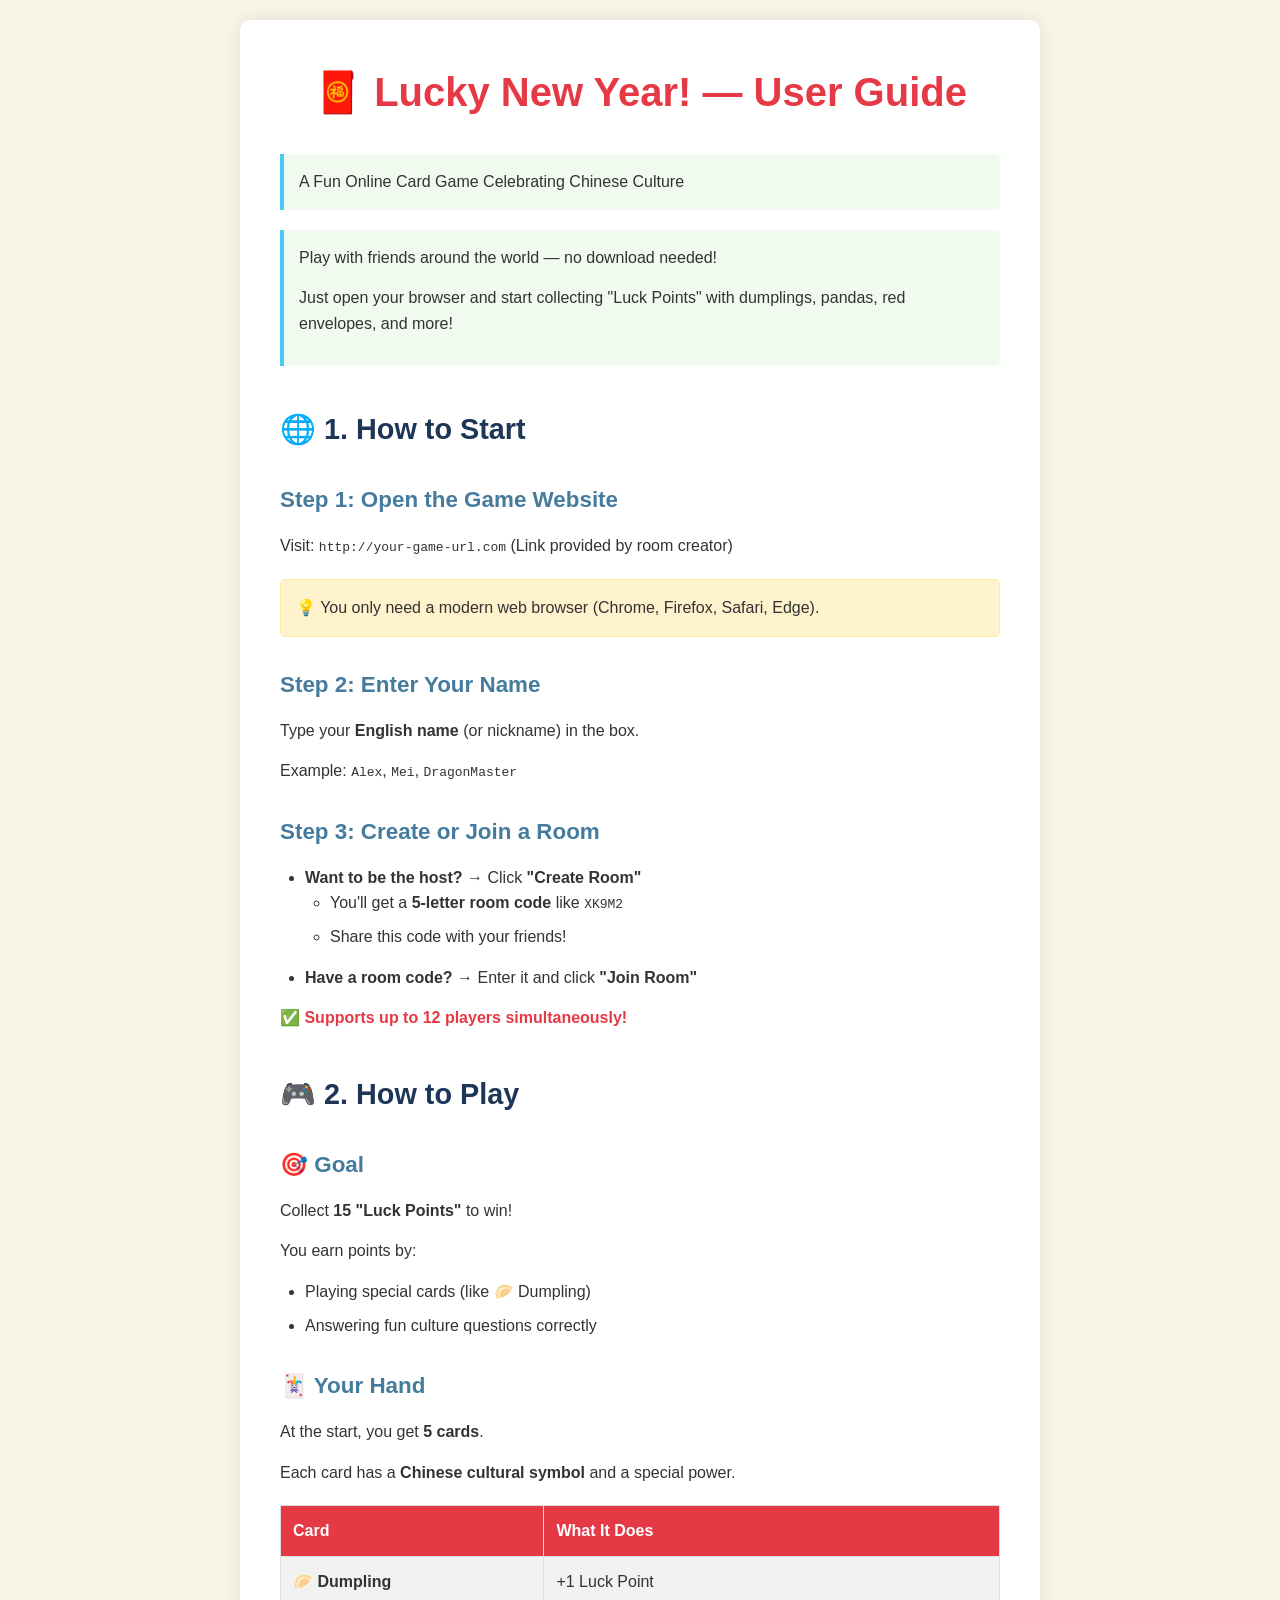
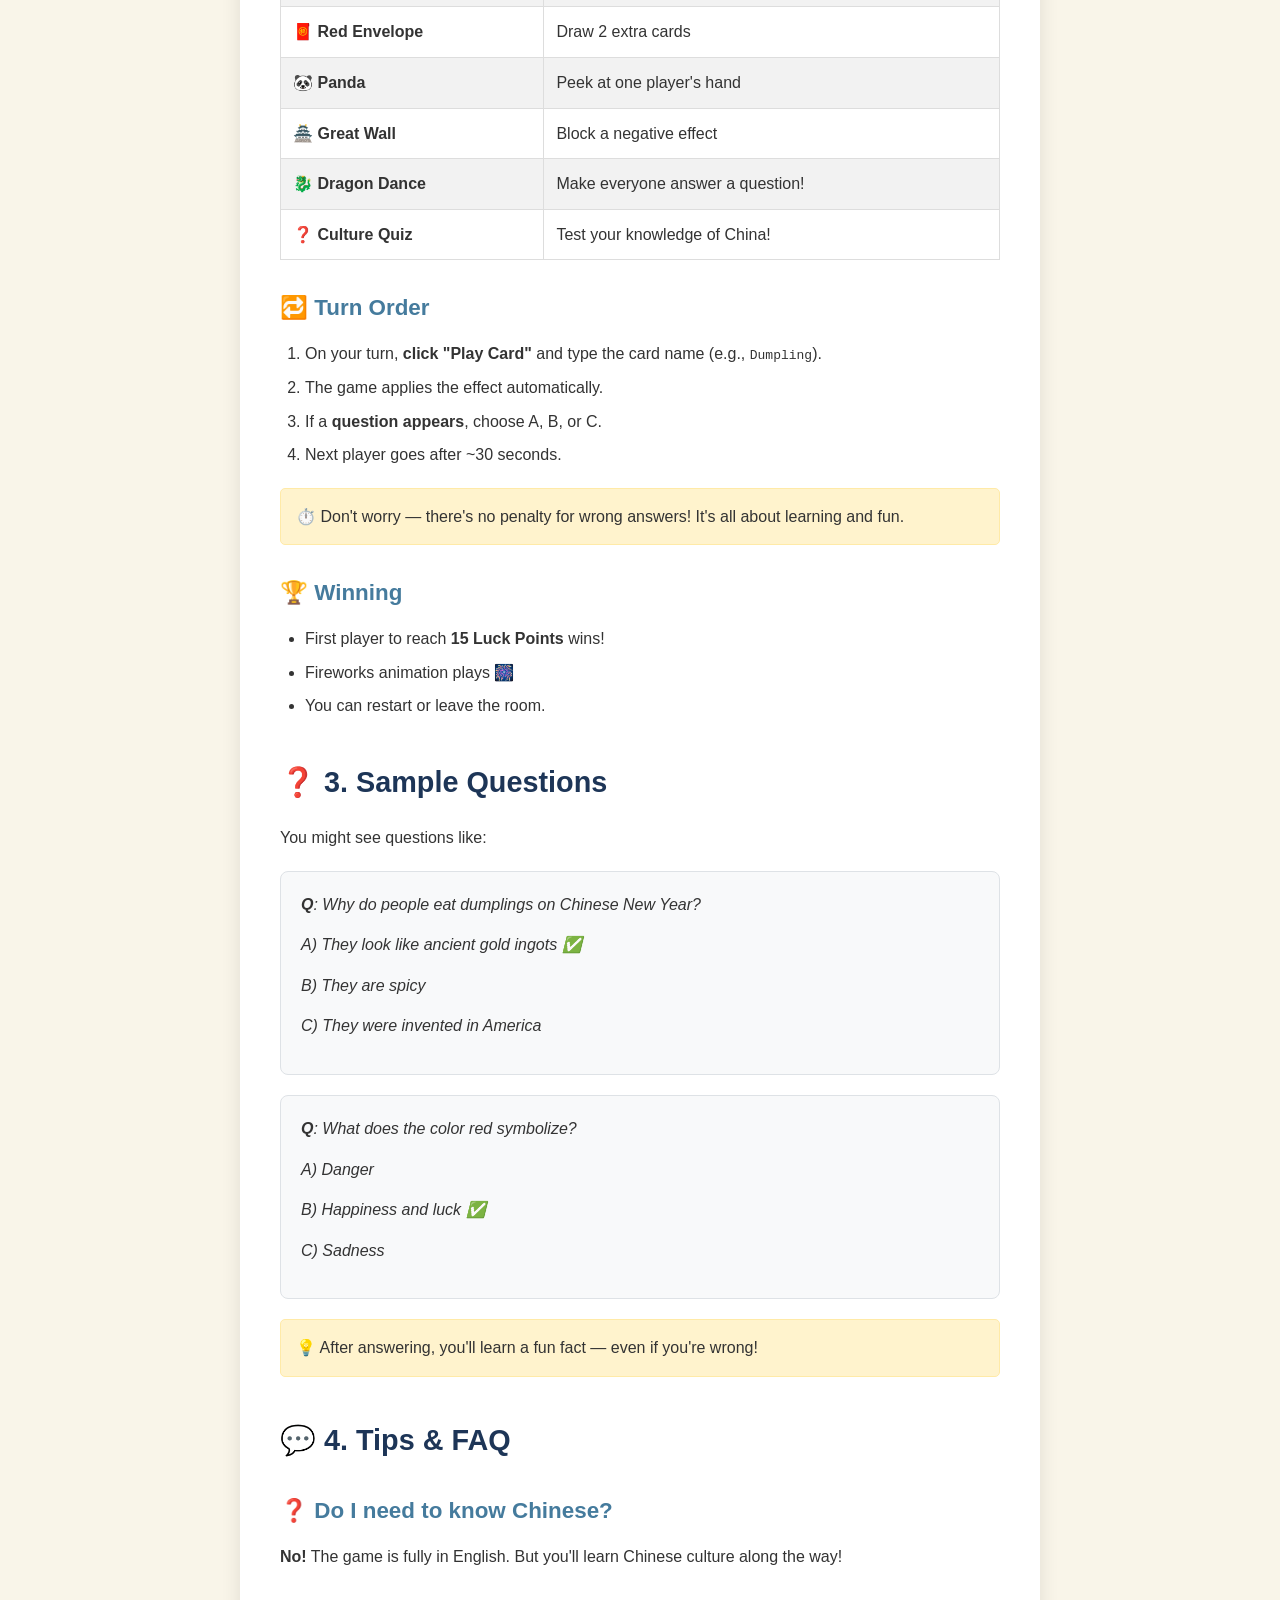
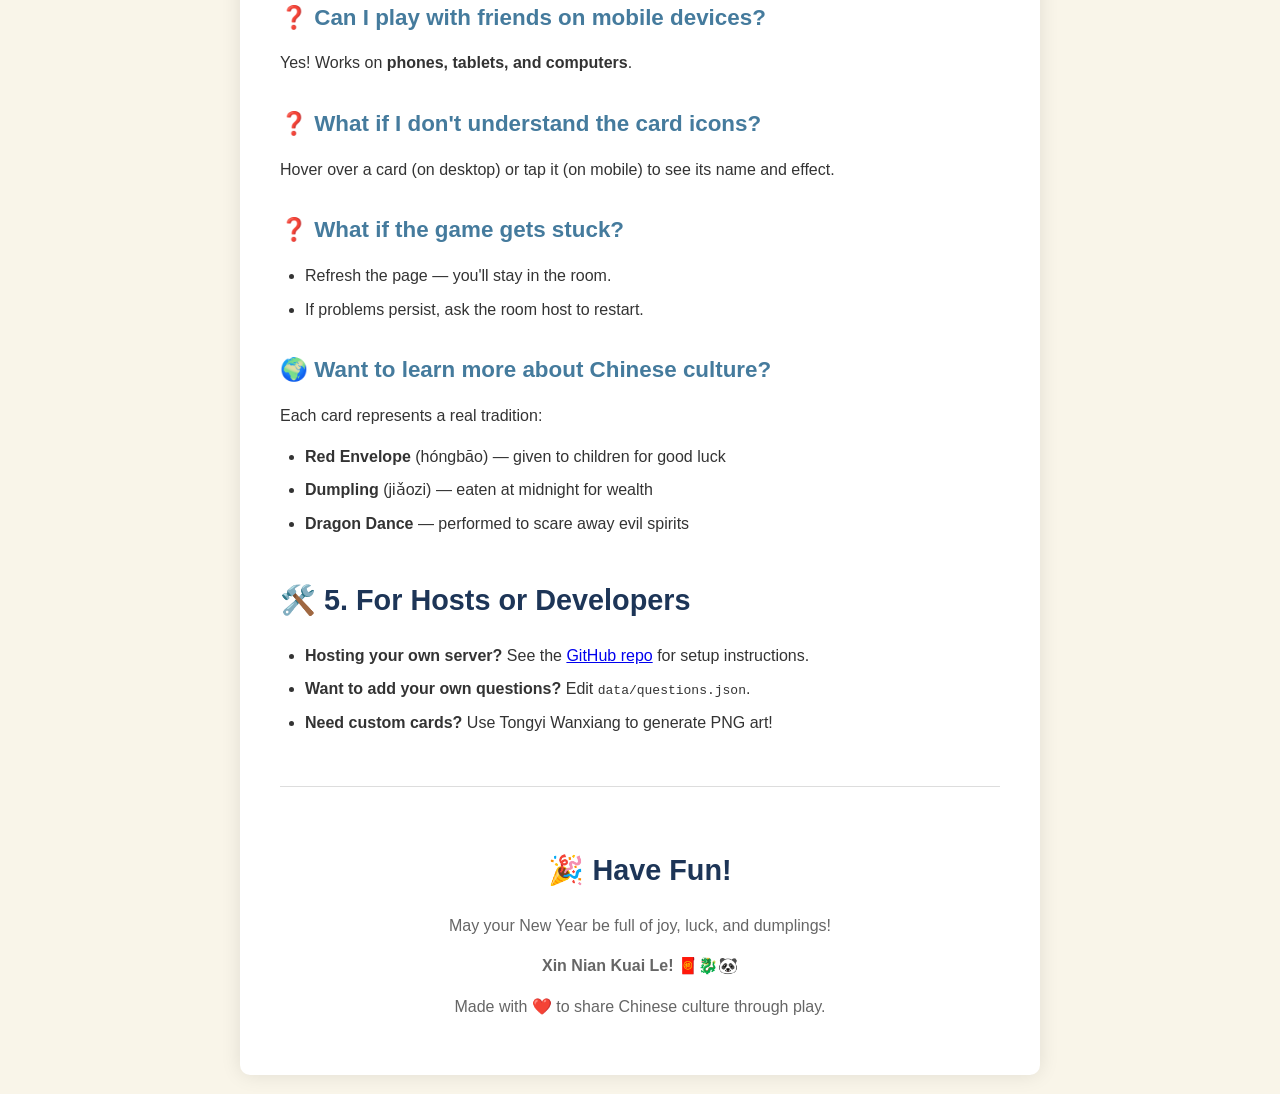
==== static/USER_GUIDE.html @ 31681786 "init" ====
<!DOCTYPE html>
<html lang="en">
<head>
    <meta charset="UTF-8">
    <meta name="viewport" content="width=device-width, initial-scale=1.0">
    <title>Lucky New Year! - User Guide</title>
    <style>
        * {
            margin: 0;
            padding: 0;
            box-sizing: border-box;
        }
        
        body {
            font-family: 'Arial', sans-serif;
            line-height: 1.6;
            color: #333;
            background-color: #f9f5e9;
            padding: 20px;
        }
        
        .container {
            max-width: 800px;
            margin: 0 auto;
            background-color: white;
            padding: 40px;
            border-radius: 10px;
            box-shadow: 0 0 20px rgba(0,0,0,0.1);
        }
        
        h1 {
            color: #e63946;
            text-align: center;
            margin-bottom: 30px;
            font-size: 2.5em;
        }
        
        h2 {
            color: #1d3557;
            margin-top: 40px;
            margin-bottom: 20px;
            font-size: 1.8em;
        }
        
        h3 {
            color: #457b9d;
            margin-top: 30px;
            margin-bottom: 15px;
            font-size: 1.4em;
        }
        
        p {
            margin-bottom: 15px;
        }
        
        .note {
            background-color: #f1faee;
            border-left: 4px solid #4cc9f0;
            padding: 15px;
            margin: 20px 0;
            border-radius: 0 5px 5px 0;
        }
        
        .card {
            background-color: #f8f9fa;
            border: 1px solid #dee2e6;
            border-radius: 8px;
            padding: 20px;
            margin: 20px 0;
        }
        
        ul, ol {
            margin-left: 25px;
            margin-bottom: 15px;
        }
        
        li {
            margin-bottom: 8px;
        }
        
        table {
            width: 100%;
            border-collapse: collapse;
            margin: 20px 0;
        }
        
        th, td {
            border: 1px solid #ddd;
            padding: 12px;
            text-align: left;
        }
        
        th {
            background-color: #e63946;
            color: white;
            font-weight: bold;
        }
        
        tr:nth-child(even) {
            background-color: #f2f2f2;
        }
        
        .example {
            background-color: #f8f9fa;
            border: 1px solid #dee2e6;
            border-radius: 8px;
            padding: 20px;
            margin: 20px 0;
        }
        
        .example p {
            font-style: italic;
        }
        
        .highlight {
            font-weight: bold;
            color: #e63946;
        }
        
        .tip {
            background-color: #fff3cd;
            border: 1px solid #ffeaa7;
            border-radius: 5px;
            padding: 15px;
            margin: 20px 0;
        }
        
        .footer {
            text-align: center;
            margin-top: 50px;
            padding-top: 20px;
            border-top: 1px solid #ddd;
            color: #666;
        }
        
        @media (max-width: 768px) {
            .container {
                padding: 20px;
            }
            
            h1 {
                font-size: 2em;
            }
            
            h2 {
                font-size: 1.5em;
            }
            
            h3 {
                font-size: 1.2em;
            }
        }
    </style>
</head>
<body>
    <div class="container">
        <h1>🧧 Lucky New Year! — User Guide</h1>
        <p class="note">A Fun Online Card Game Celebrating Chinese Culture</p>
        
        <div class="note">
            <p>Play with friends around the world — no download needed!</p>
            <p>Just open your browser and start collecting "Luck Points" with dumplings, pandas, red envelopes, and more!</p>
        </div>
        
        <h2>🌐 1. How to Start</h2>
        
        <h3>Step 1: Open the Game Website</h3>
        <p>Visit: <code>http://your-game-url.com</code> (Link provided by room creator)</p>
        <p class="tip">💡 You only need a modern web browser (Chrome, Firefox, Safari, Edge).</p>
        
        <h3>Step 2: Enter Your Name</h3>
        <p>Type your <strong>English name</strong> (or nickname) in the box.</p>
        <p>Example: <code>Alex</code>, <code>Mei</code>, <code>DragonMaster</code></p>
        
        <h3>Step 3: Create or Join a Room</h3>
        <ul>
            <li><strong>Want to be the host?</strong> → Click <strong>"Create Room"</strong>
                <ul>
                    <li>You'll get a <strong>5-letter room code</strong> like <code>XK9M2</code></li>
                    <li>Share this code with your friends!</li>
                </ul>
            </li>
            <li><strong>Have a room code?</strong> → Enter it and click <strong>"Join Room"</strong></li>
        </ul>
        <p class="highlight">✅ Supports up to 12 players simultaneously!</p>
        
        <h2>🎮 2. How to Play</h2>
        
        <h3>🎯 Goal</h3>
        <p>Collect <strong>15 "Luck Points"</strong> to win!</p>
        <p>You earn points by:</p>
        <ul>
            <li>Playing special cards (like 🥟 Dumpling)</li>
            <li>Answering fun culture questions correctly</li>
        </ul>
        
        <h3>🃏 Your Hand</h3>
        <p>At the start, you get <strong>5 cards</strong>.</p>
        <p>Each card has a <strong>Chinese cultural symbol</strong> and a special power.</p>
        
        <table>
            <tr>
                <th>Card</th>
                <th>What It Does</th>
            </tr>
            <tr>
                <td>🥟 <strong>Dumpling</strong></td>
                <td>+1 Luck Point</td>
            </tr>
            <tr>
                <td>🧧 <strong>Red Envelope</strong></td>
                <td>Draw 2 extra cards</td>
            </tr>
            <tr>
                <td>🐼 <strong>Panda</strong></td>
                <td>Peek at one player's hand</td>
            </tr>
            <tr>
                <td>🏯 <strong>Great Wall</strong></td>
                <td>Block a negative effect</td>
            </tr>
            <tr>
                <td>🐉 <strong>Dragon Dance</strong></td>
                <td>Make everyone answer a question!</td>
            </tr>
            <tr>
                <td>❓ <strong>Culture Quiz</strong></td>
                <td>Test your knowledge of China!</td>
            </tr>
        </table>
        
        <h3>🔁 Turn Order</h3>
        <ol>
            <li>On your turn, <strong>click "Play Card"</strong> and type the card name (e.g., <code>Dumpling</code>).</li>
            <li>The game applies the effect automatically.</li>
            <li>If a <strong>question appears</strong>, choose A, B, or C.</li>
            <li>Next player goes after ~30 seconds.</li>
        </ol>
        
        <p class="tip">⏱️ Don't worry — there's no penalty for wrong answers! It's all about learning and fun.</p>
        
        <h3>🏆 Winning</h3>
        <ul>
            <li>First player to reach <strong>15 Luck Points</strong> wins!</li>
            <li>Fireworks animation plays 🎆</li>
            <li>You can restart or leave the room.</li>
        </ul>
        
        <h2>❓ 3. Sample Questions</h2>
        
        <p>You might see questions like:</p>
        
        <div class="example">
            <p><strong>Q</strong>: Why do people eat dumplings on Chinese New Year?</p>
            <p>A) They look like ancient gold ingots ✅</p>
            <p>B) They are spicy</p>
            <p>C) They were invented in America</p>
        </div>
        
        <div class="example">
            <p><strong>Q</strong>: What does the color red symbolize?</p>
            <p>A) Danger</p>
            <p>B) Happiness and luck ✅</p>
            <p>C) Sadness</p>
        </div>
        
        <p class="tip">💡 After answering, you'll learn a fun fact — even if you're wrong!</p>
        
        <h2>💬 4. Tips & FAQ</h2>
        
        <h3>❓ Do I need to know Chinese?</h3>
        <p><strong>No!</strong> The game is fully in English. But you'll learn Chinese culture along the way!</p>
        
        <h3>❓ Can I play with friends on mobile devices?</h3>
        <p>Yes! Works on <strong>phones, tablets, and computers</strong>.</p>
        
        <h3>❓ What if I don't understand the card icons?</h3>
        <p>Hover over a card (on desktop) or tap it (on mobile) to see its name and effect.</p>
        
        <h3>❓ What if the game gets stuck?</h3>
        <ul>
            <li>Refresh the page — you'll stay in the room.</li>
            <li>If problems persist, ask the room host to restart.</li>
        </ul>
        
        <h3>🌍 Want to learn more about Chinese culture?</h3>
        <p>Each card represents a real tradition:</p>
        <ul>
            <li><strong>Red Envelope</strong> (hóngbāo) — given to children for good luck</li>
            <li><strong>Dumpling</strong> (jiǎozi) — eaten at midnight for wealth</li>
            <li><strong>Dragon Dance</strong> — performed to scare away evil spirits</li>
        </ul>
        
        <h2>🛠️ 5. For Hosts or Developers</h2>
        
        <ul>
            <li><strong>Hosting your own server?</strong> See the <a href="#">GitHub repo</a> for setup instructions.</li>
            <li><strong>Want to add your own questions?</strong> Edit <code>data/questions.json</code>.</li>
            <li><strong>Need custom cards?</strong> Use Tongyi Wanxiang to generate PNG art!</li>
        </ul>
        
        <div class="footer">
            <h2>🎉 Have Fun!</h2>
            <p>May your New Year be full of joy, luck, and dumplings!</p>
            <p><strong>Xin Nian Kuai Le! 🧧🐉🐼</strong></p>
            <p>Made with ❤️ to share Chinese culture through play.</p>
        </div>
    </div>
</body>
</html>
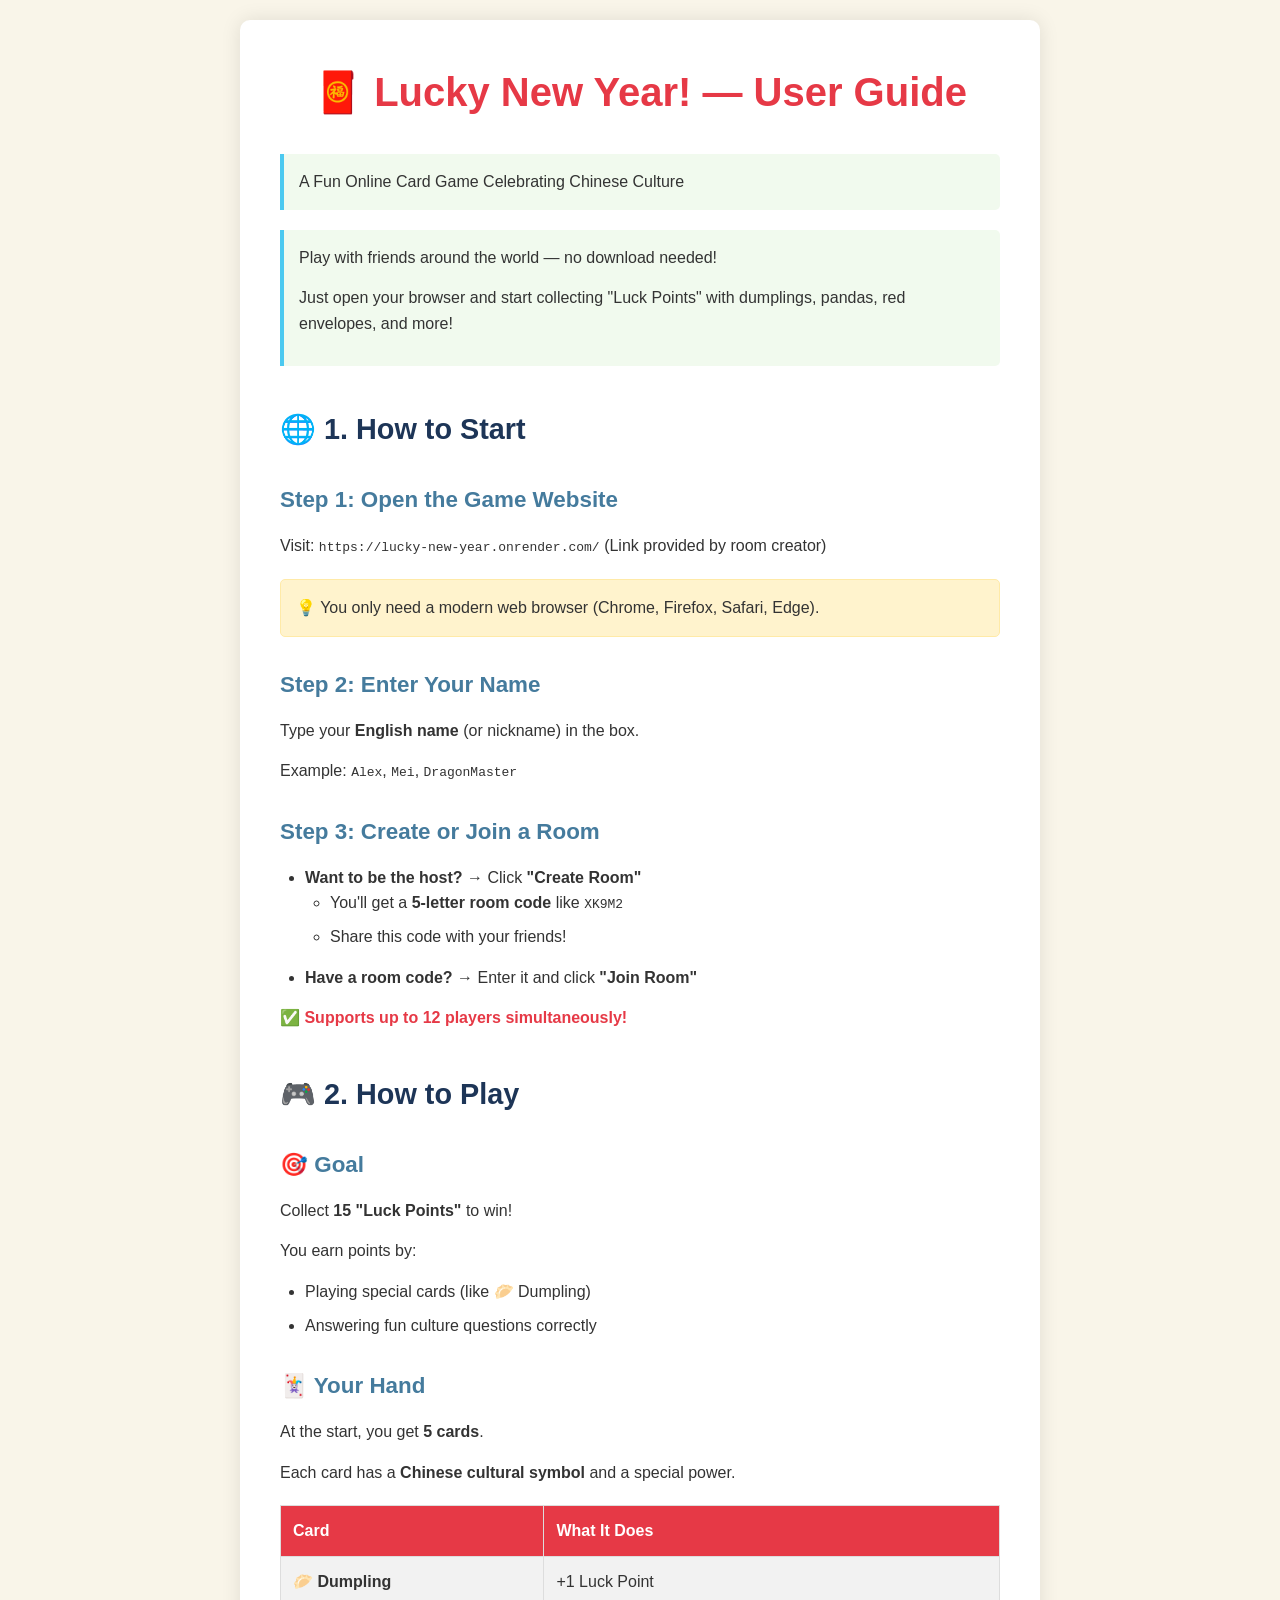
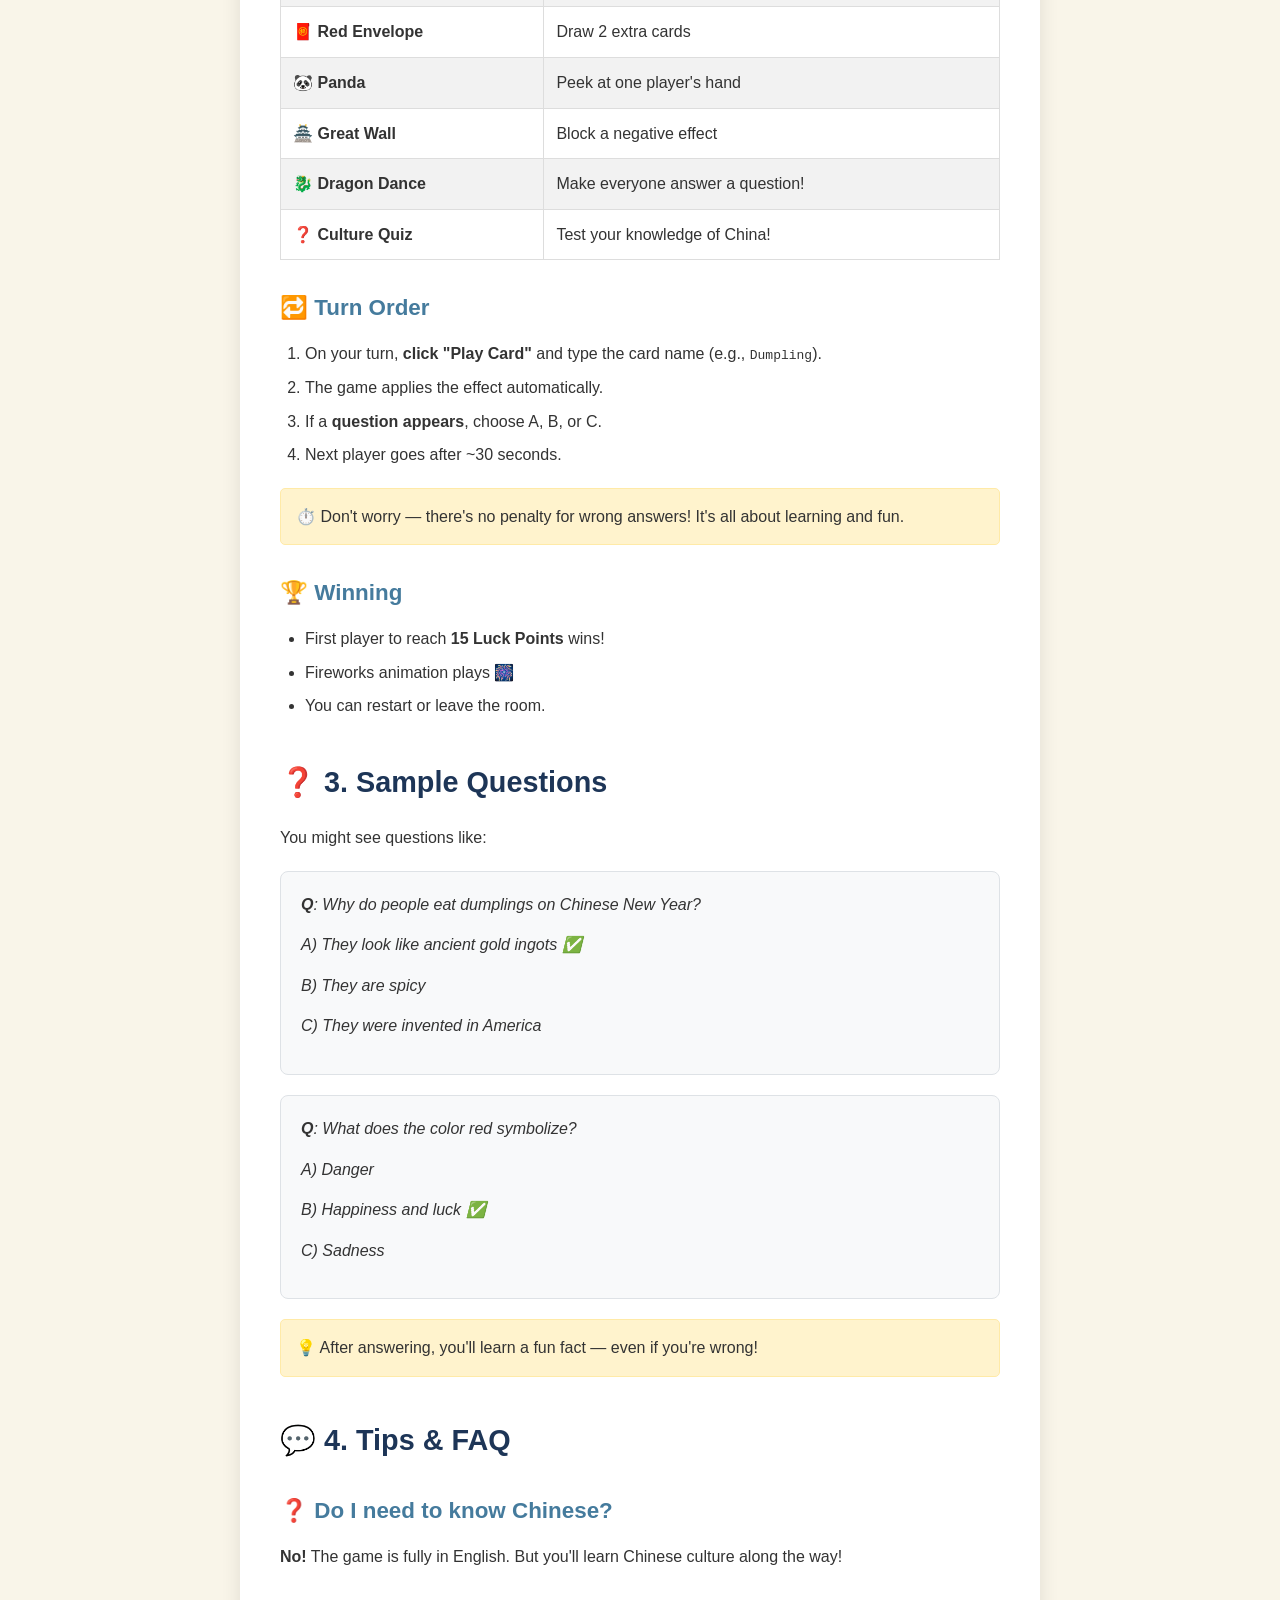
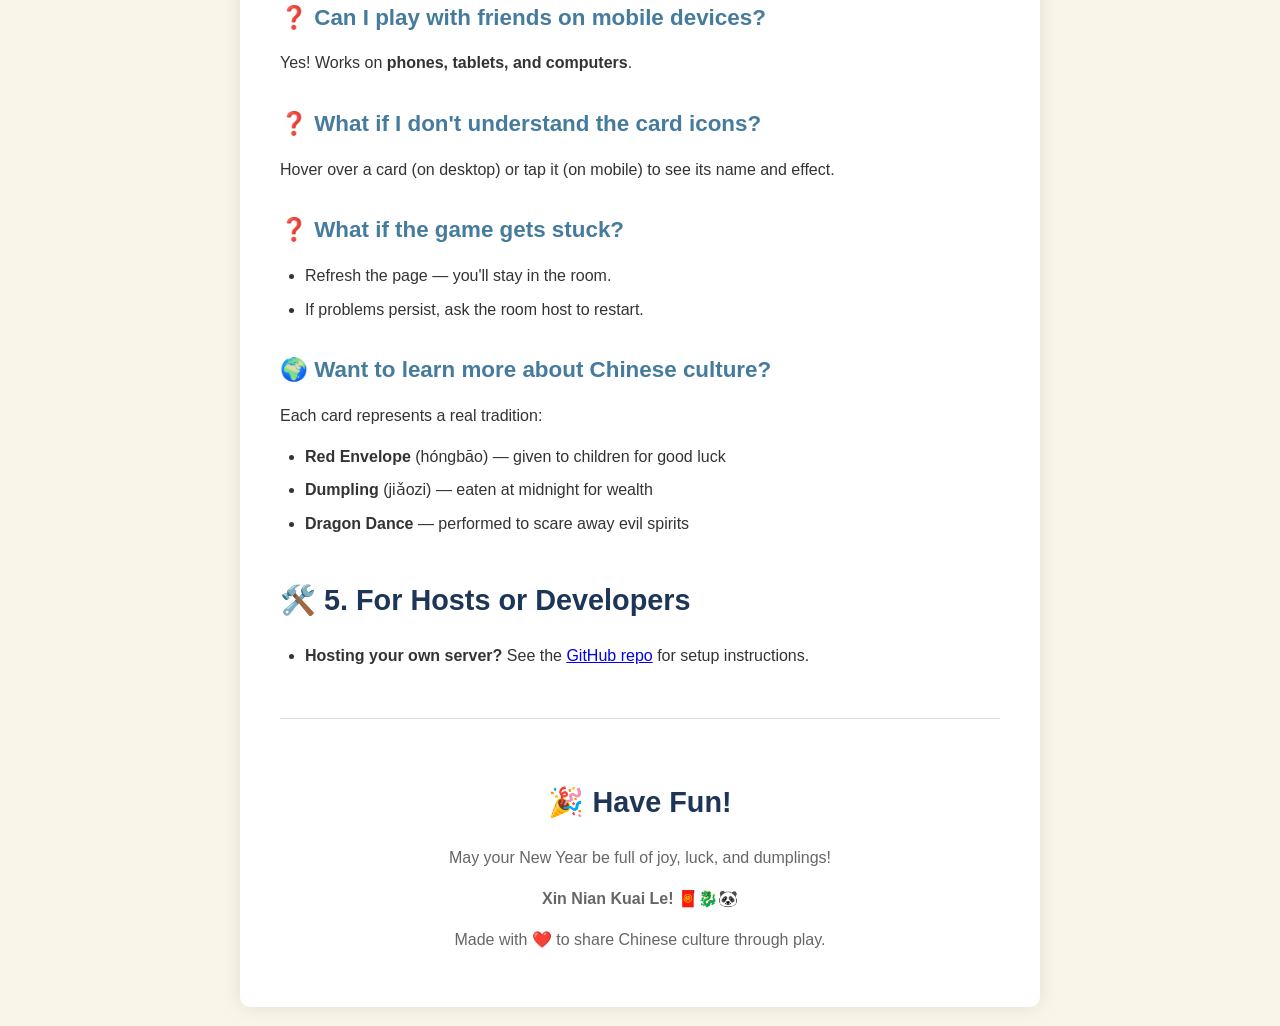
==== commit c4dac869: "update website url" ====
--- a/static/USER_GUIDE.html
+++ b/static/USER_GUIDE.html
@@ -165,7 +165,7 @@
         <h2>🌐 1. How to Start</h2>
         
         <h3>Step 1: Open the Game Website</h3>
-        <p>Visit: <code>http://your-game-url.com</code> (Link provided by room creator)</p>
+        <p>Visit: <code>https://lucky-new-year.onrender.com/</code> (Link provided by room creator)</p>
         <p class="tip">💡 You only need a modern web browser (Chrome, Firefox, Safari, Edge).</p>
         
         <h3>Step 2: Enter Your Name</h3>
@@ -295,8 +295,6 @@
         
         <ul>
             <li><strong>Hosting your own server?</strong> See the <a href="#">GitHub repo</a> for setup instructions.</li>
-            <li><strong>Want to add your own questions?</strong> Edit <code>data/questions.json</code>.</li>
-            <li><strong>Need custom cards?</strong> Use Tongyi Wanxiang to generate PNG art!</li>
         </ul>
         
         <div class="footer">
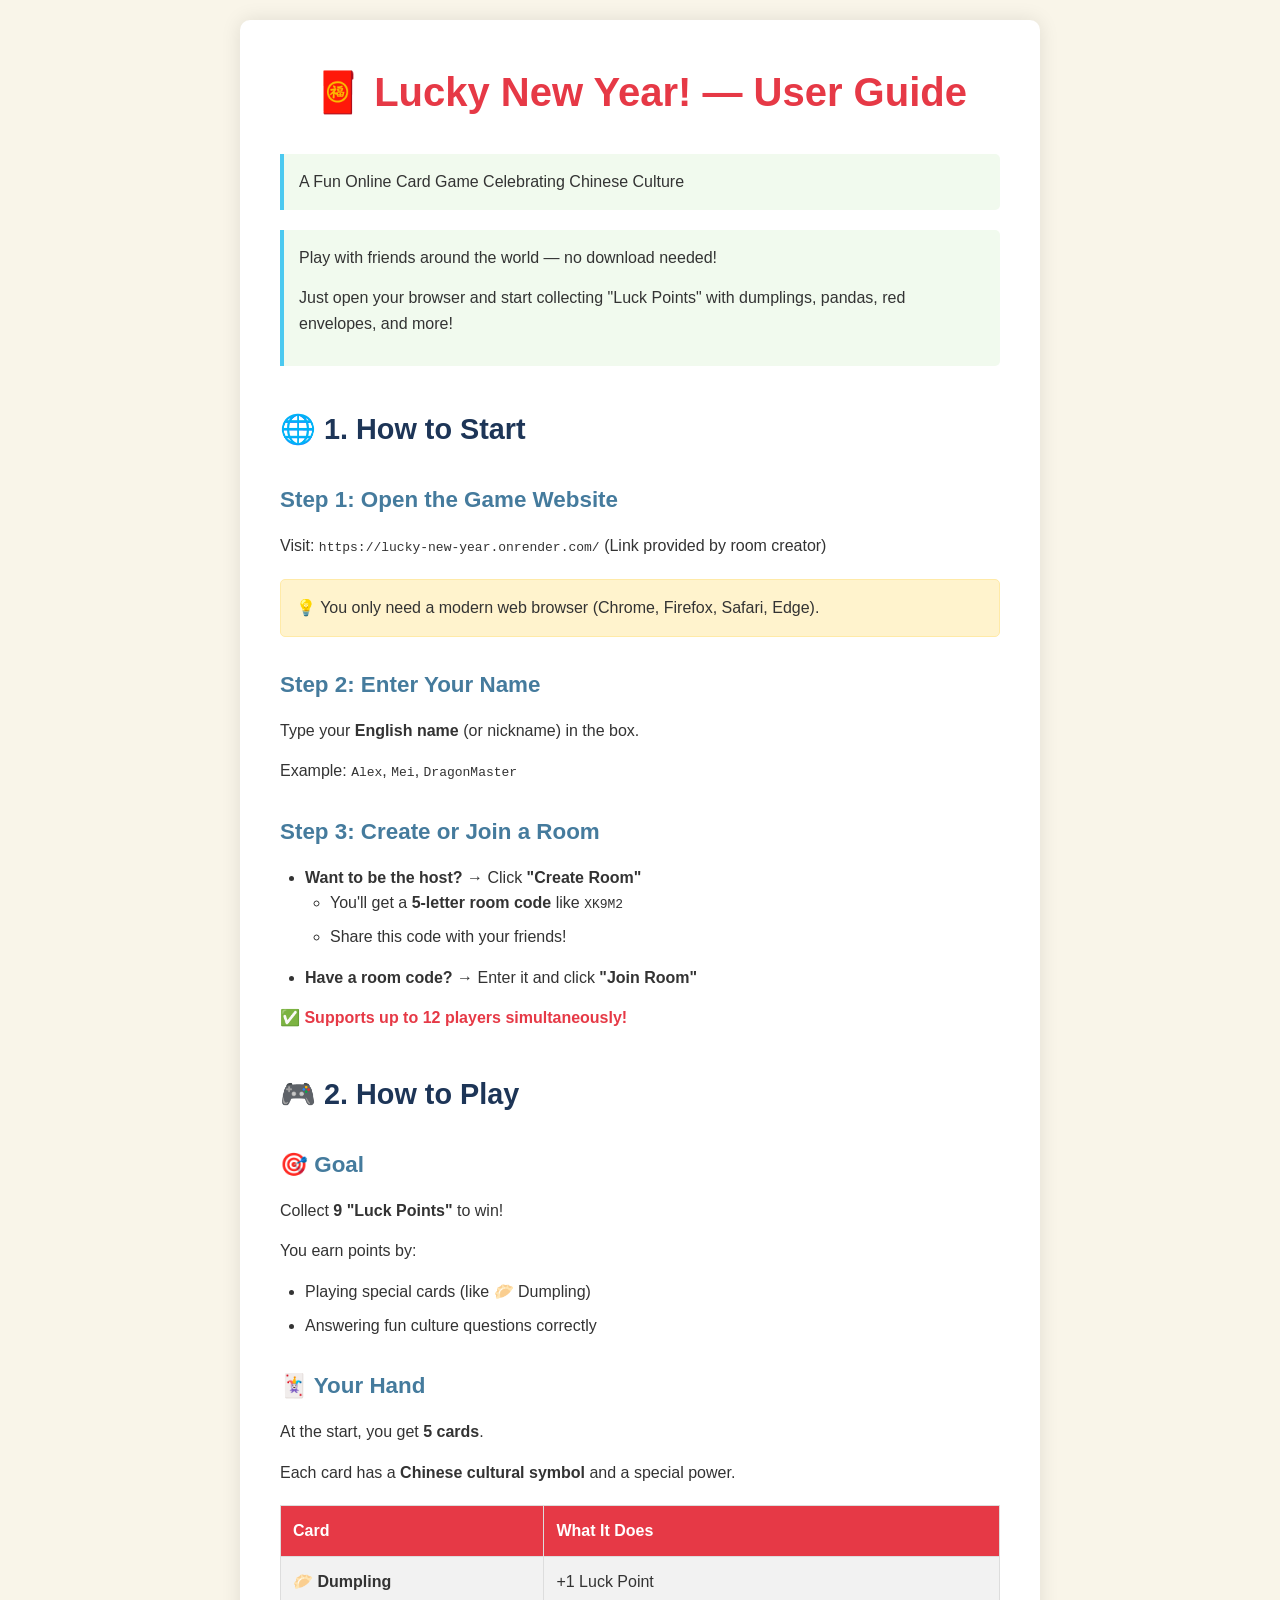
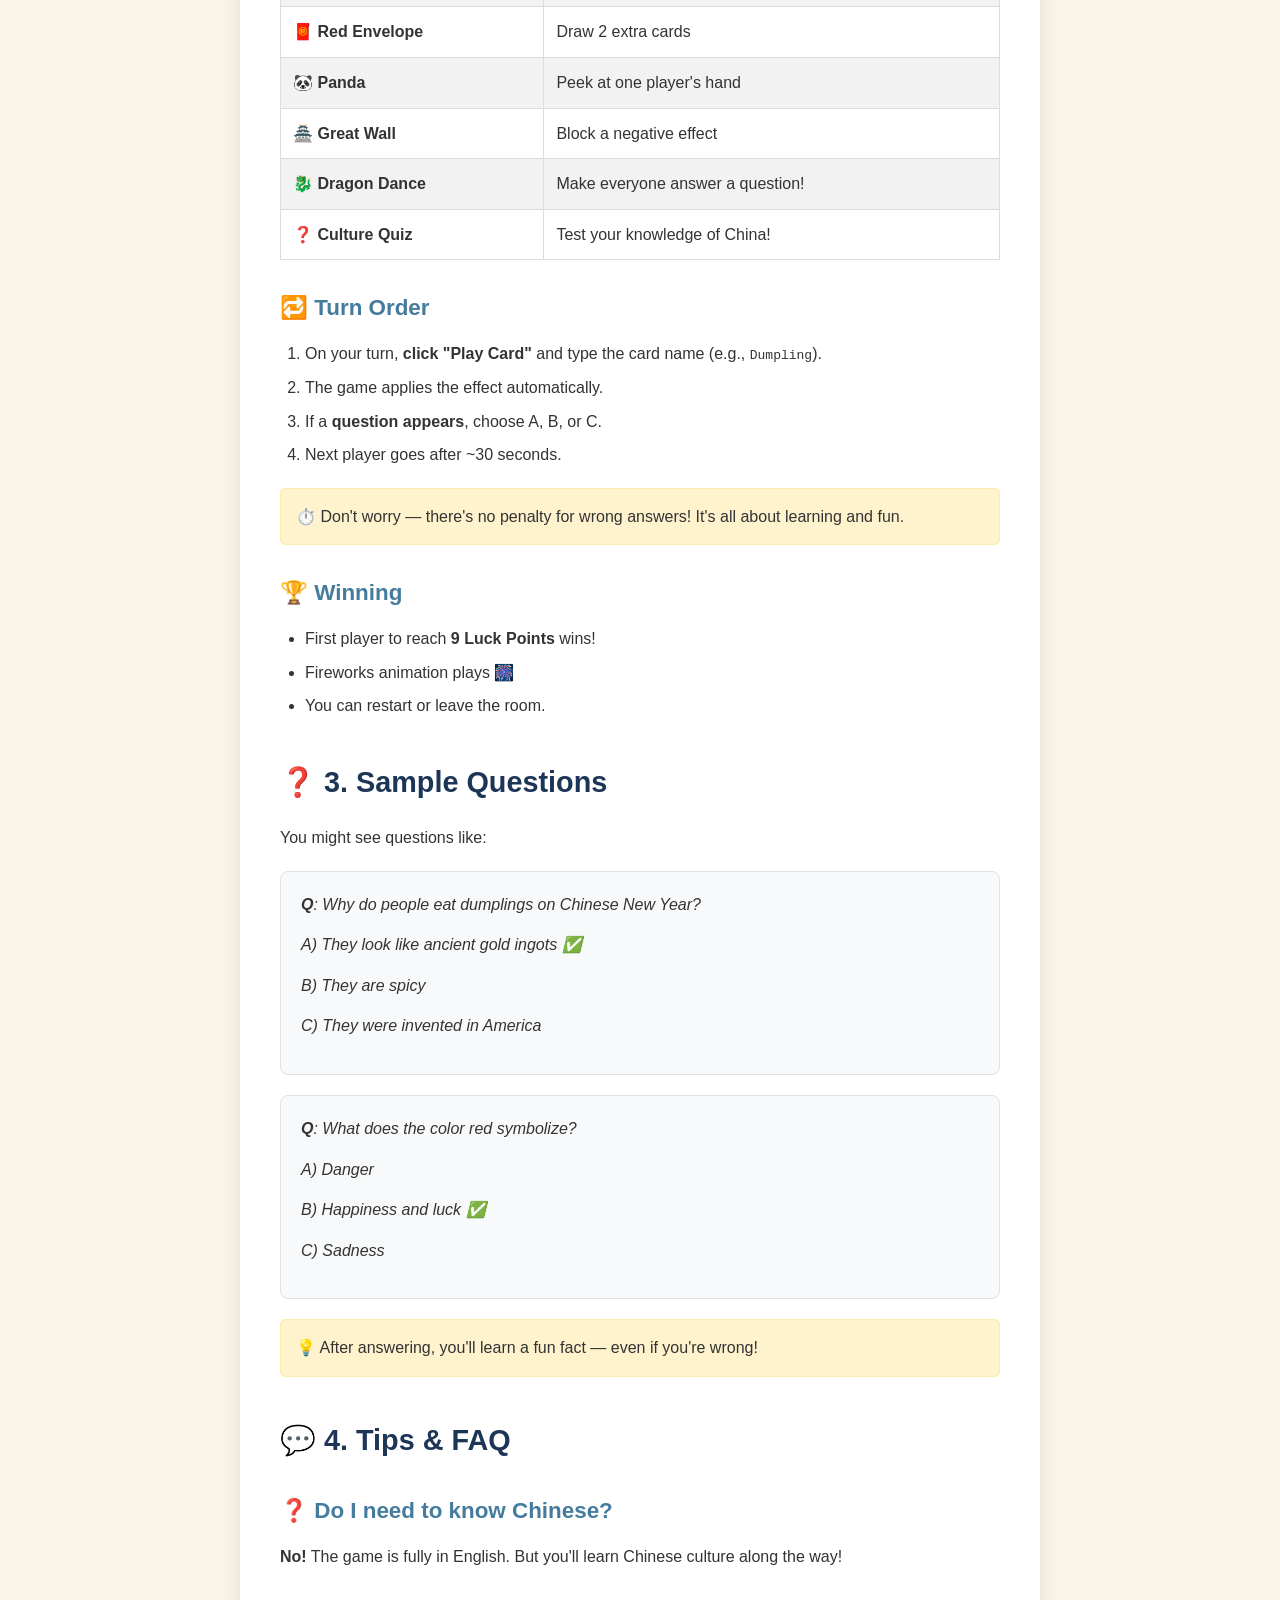
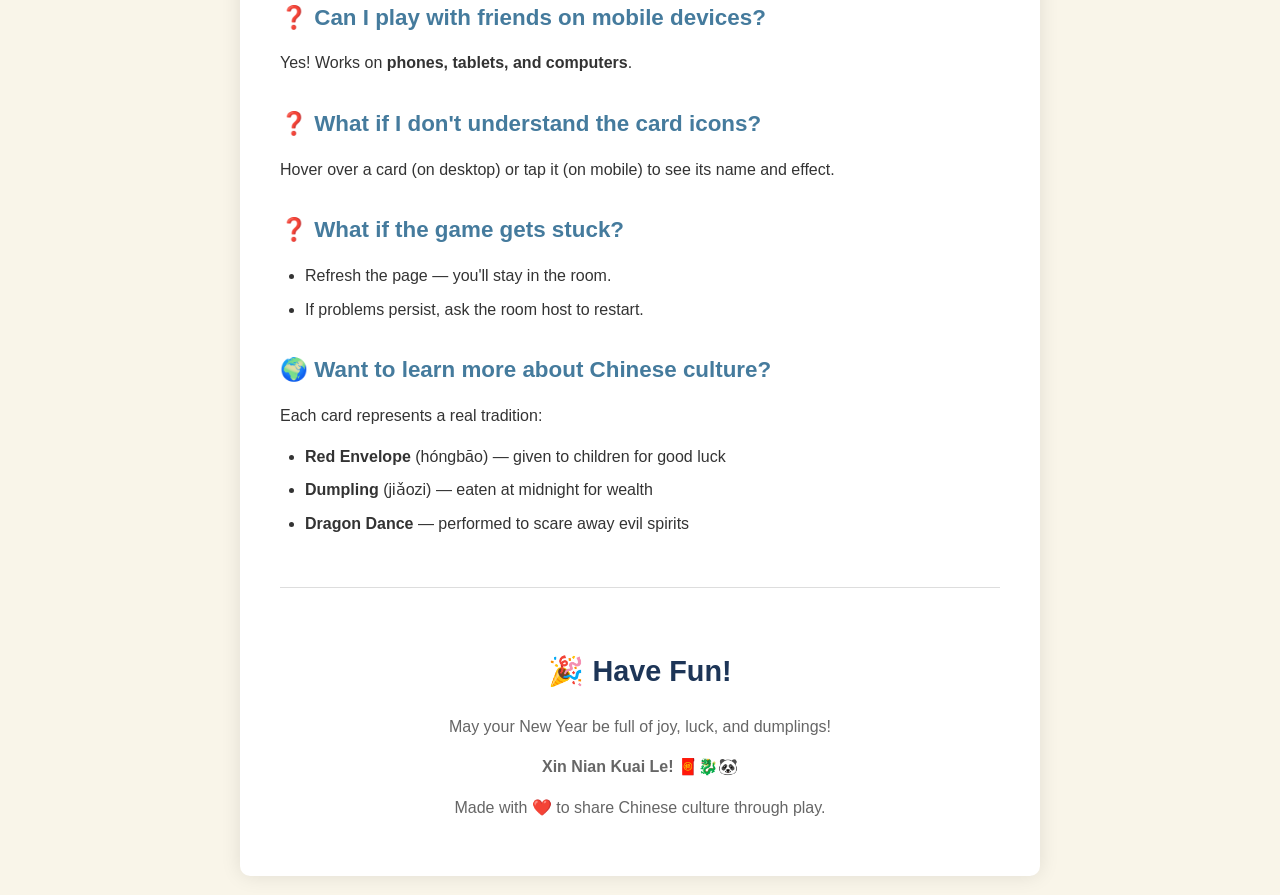
==== commit 55079f4b: "alter USER GUIDE" ====
--- a/static/USER_GUIDE.html
+++ b/static/USER_GUIDE.html
@@ -187,7 +187,7 @@
         <h2>🎮 2. How to Play</h2>
         
         <h3>🎯 Goal</h3>
-        <p>Collect <strong>15 "Luck Points"</strong> to win!</p>
+        <p>Collect <strong>9 "Luck Points"</strong> to win!</p>
         <p>You earn points by:</p>
         <ul>
             <li>Playing special cards (like 🥟 Dumpling)</li>
@@ -241,7 +241,7 @@
         
         <h3>🏆 Winning</h3>
         <ul>
-            <li>First player to reach <strong>15 Luck Points</strong> wins!</li>
+            <li>First player to reach <strong>9 Luck Points</strong> wins!</li>
             <li>Fireworks animation plays 🎆</li>
             <li>You can restart or leave the room.</li>
         </ul>
@@ -291,11 +291,6 @@
             <li><strong>Dragon Dance</strong> — performed to scare away evil spirits</li>
         </ul>
         
-        <h2>🛠️ 5. For Hosts or Developers</h2>
-        
-        <ul>
-            <li><strong>Hosting your own server?</strong> See the <a href="#">GitHub repo</a> for setup instructions.</li>
-        </ul>
         
         <div class="footer">
             <h2>🎉 Have Fun!</h2>
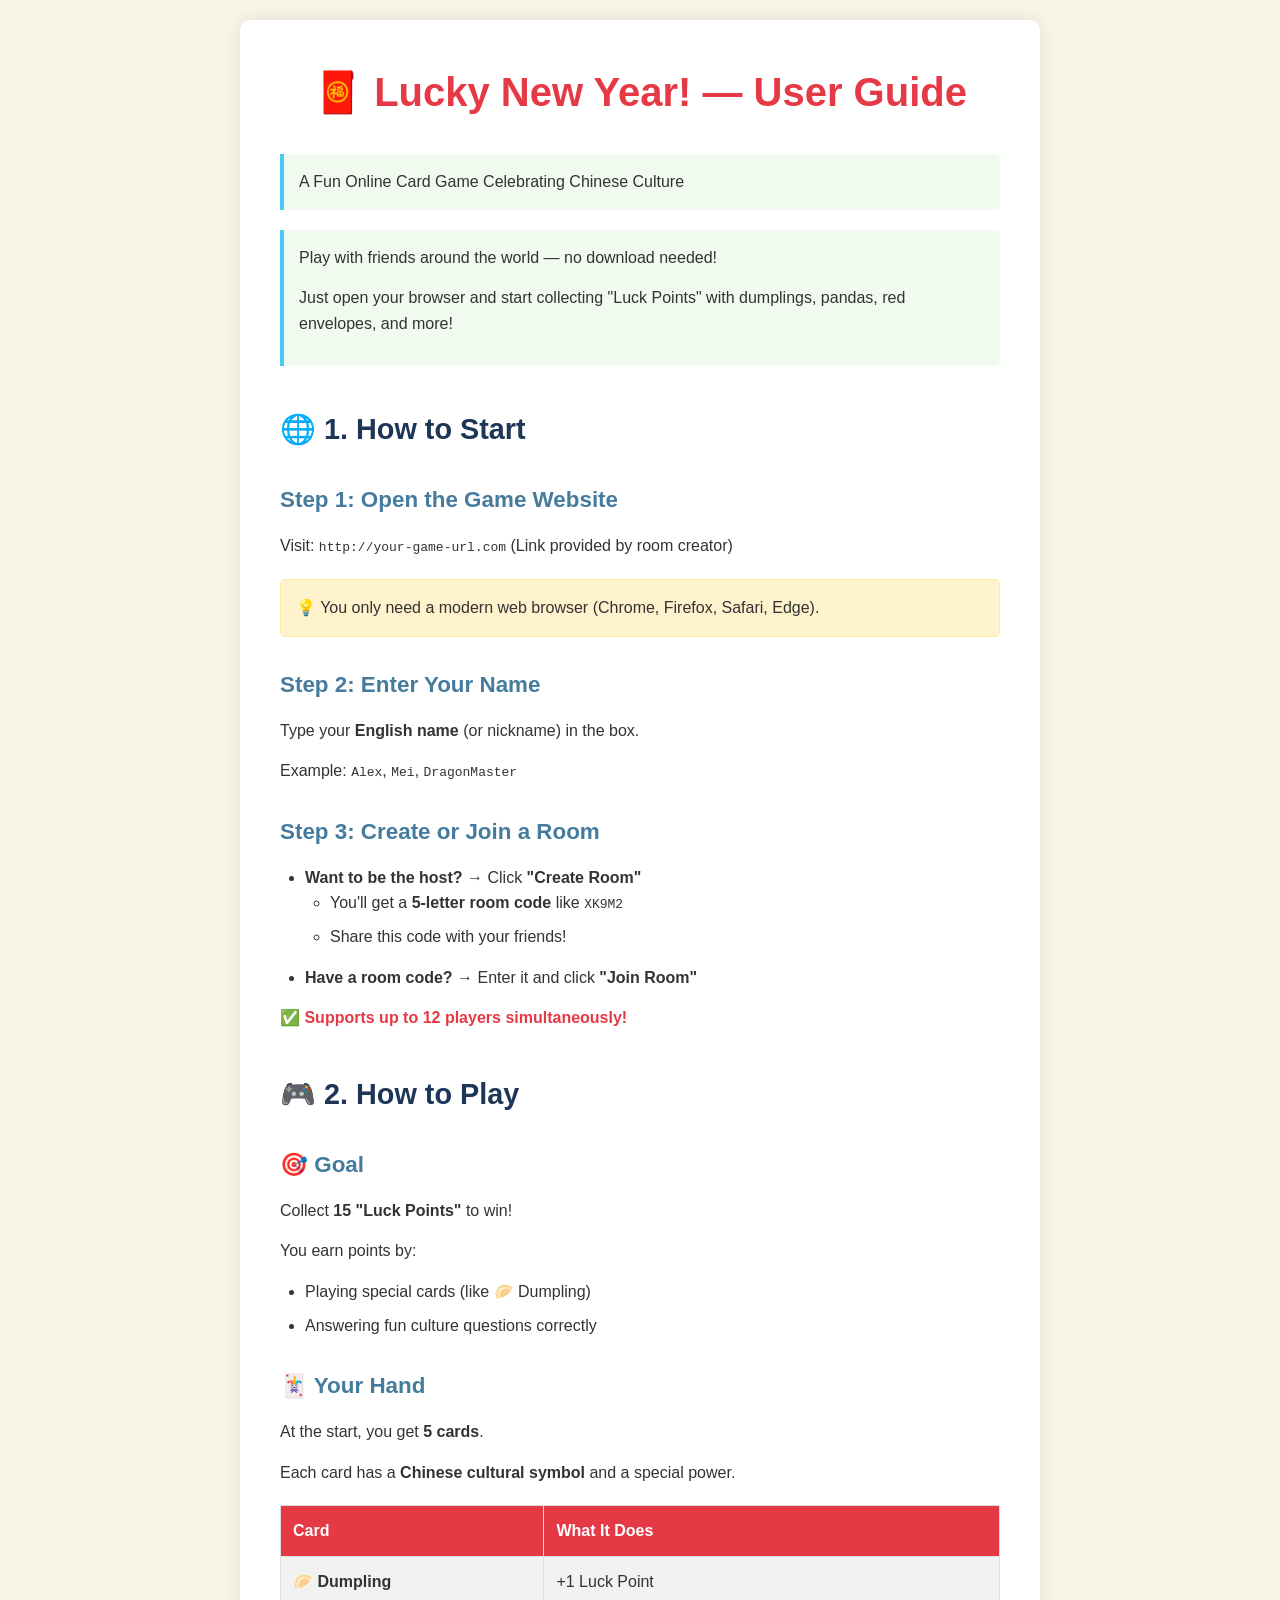
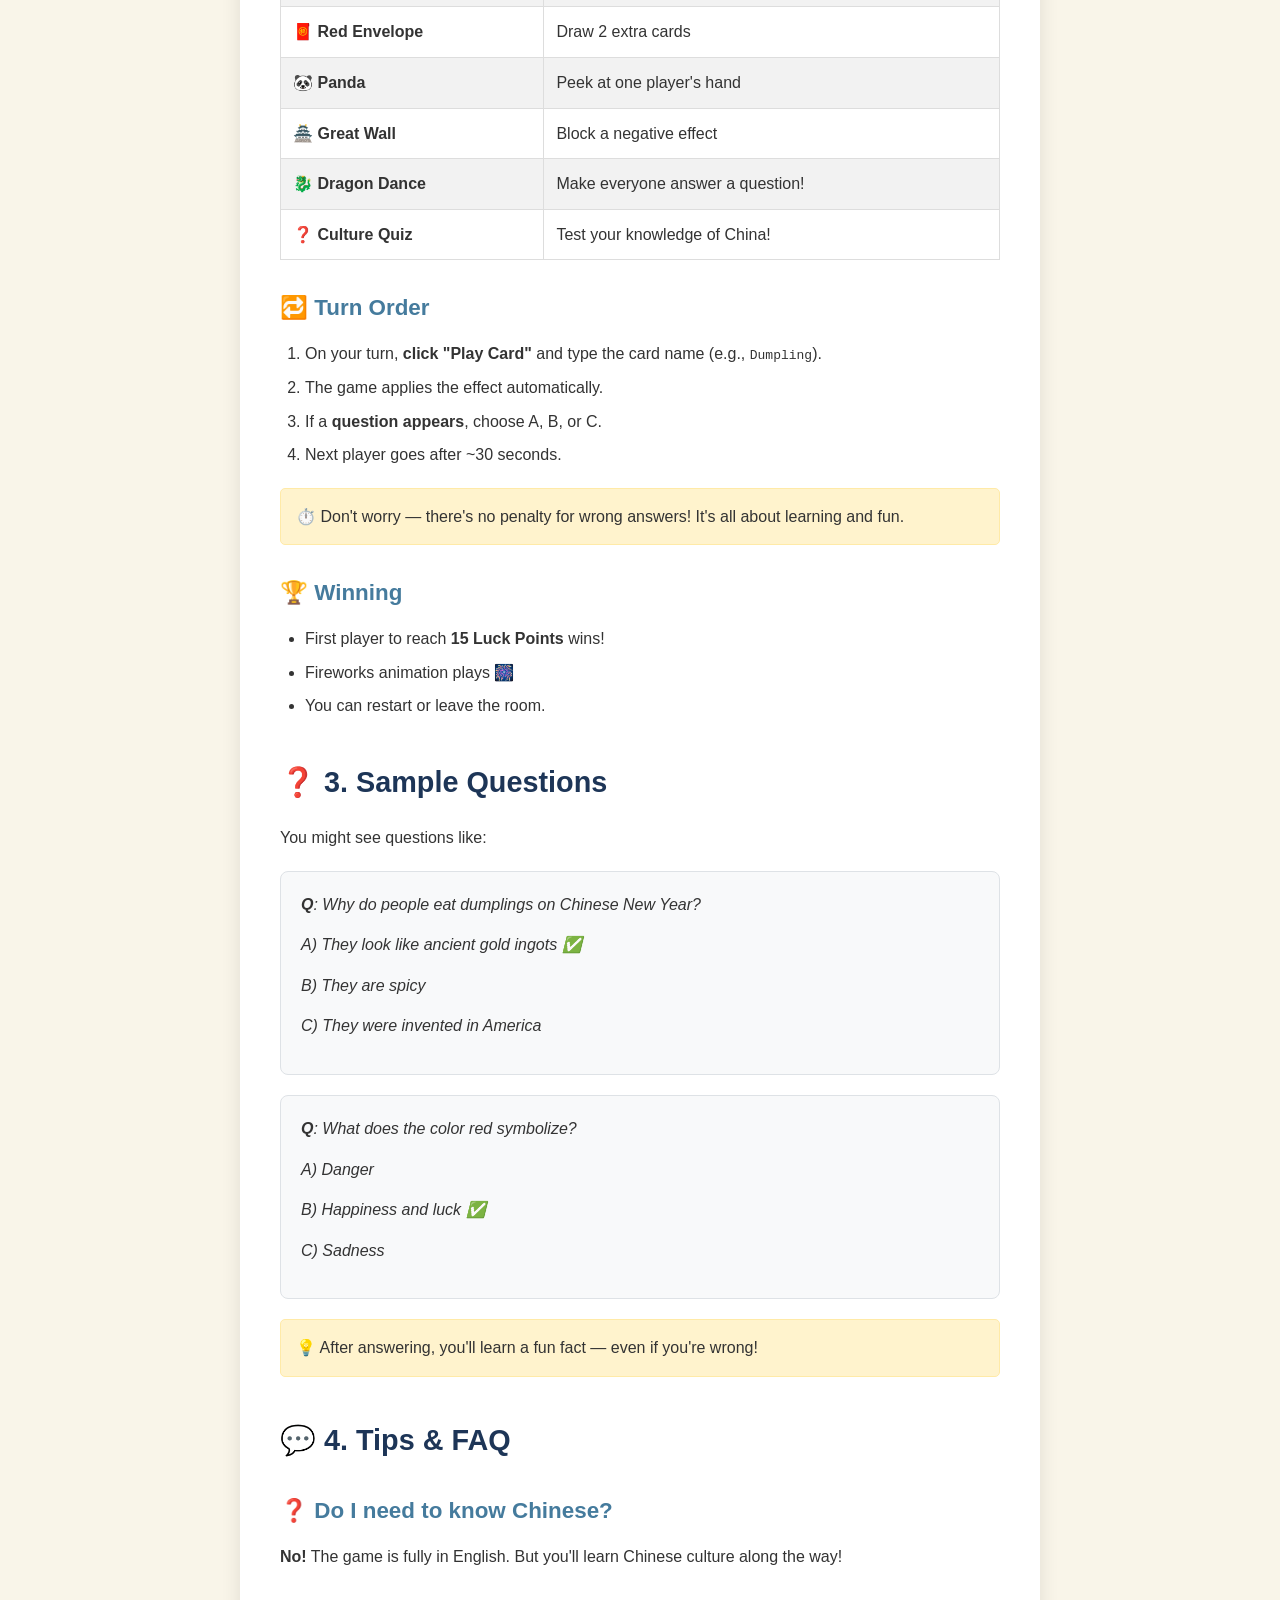
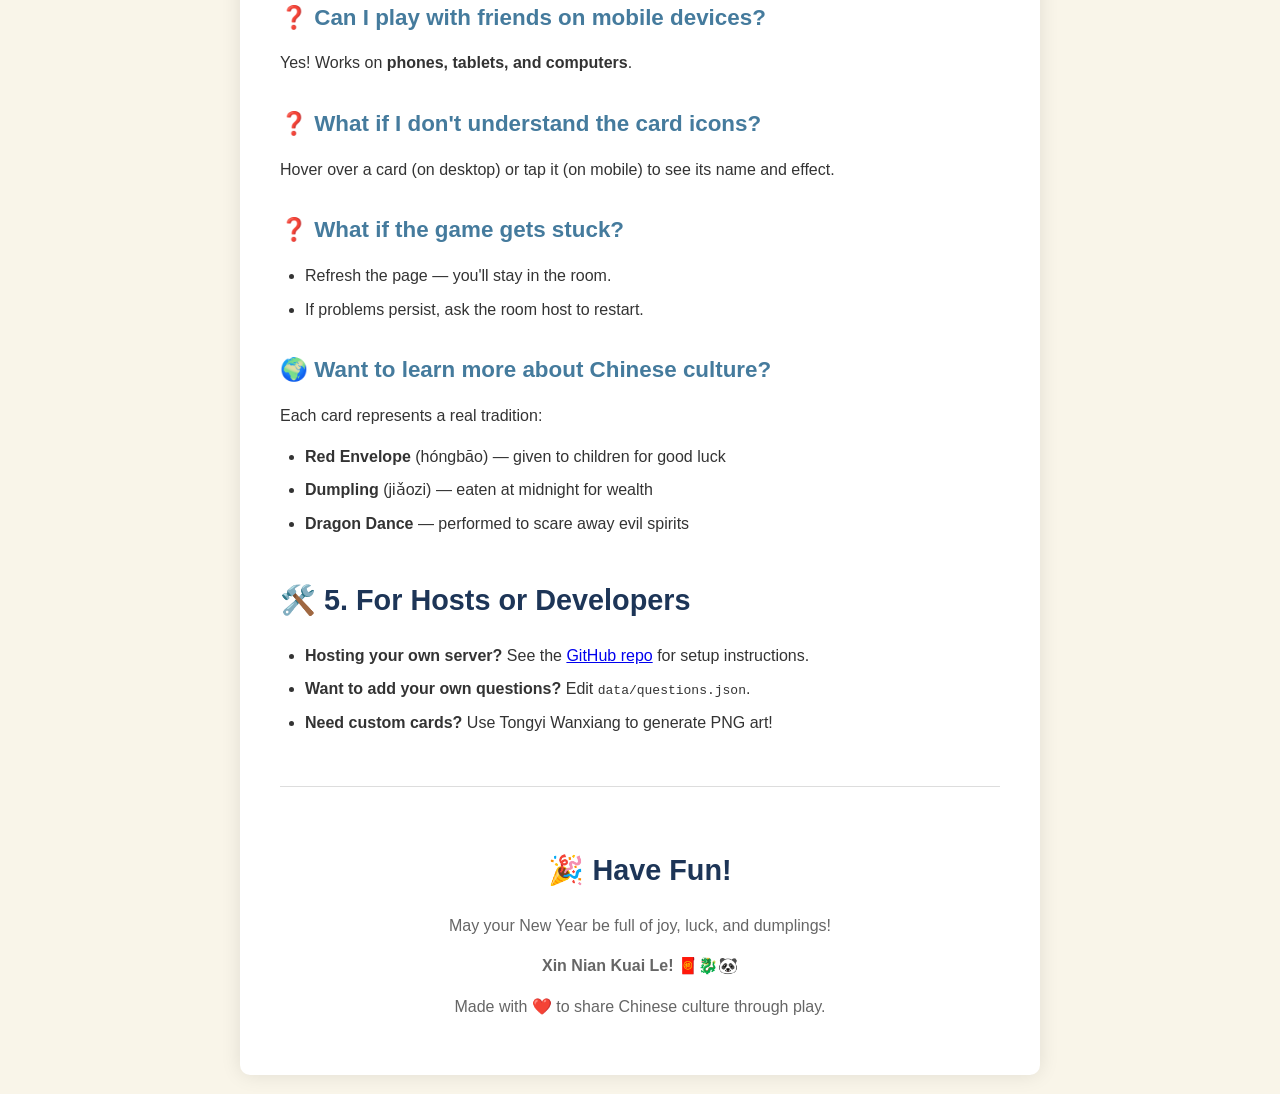
==== commit 08b317f6: "enable browser icon for USER_GUIDE.html" ====
--- a/static/USER_GUIDE.html
+++ b/static/USER_GUIDE.html
@@ -1,9 +1,10 @@
 <!DOCTYPE html>
 <html lang="en">
 <head>
-    <meta charset="UTF-8">
-    <meta name="viewport" content="width=device-width, initial-scale=1.0">
-    <title>Lucky New Year! - User Guide</title>
+        <meta charset="UTF-8">
+        <meta name="viewport" content="width=device-width, initial-scale=1.0">
+        <title>Lucky New Year! - User Guide</title>
+        <link rel="icon" href="data:image/svg+xml,<svg xmlns='http://www.w3.org/2000/svg' viewBox='0 0 100 100'><text y='.9em' font-size='90'>🧧</text></svg>">
     <style>
         * {
             margin: 0;
@@ -165,7 +166,7 @@
         <h2>🌐 1. How to Start</h2>
         
         <h3>Step 1: Open the Game Website</h3>
-        <p>Visit: <code>https://lucky-new-year.onrender.com/</code> (Link provided by room creator)</p>
+        <p>Visit: <code>http://your-game-url.com</code> (Link provided by room creator)</p>
         <p class="tip">💡 You only need a modern web browser (Chrome, Firefox, Safari, Edge).</p>
         
         <h3>Step 2: Enter Your Name</h3>
@@ -187,7 +188,7 @@
         <h2>🎮 2. How to Play</h2>
         
         <h3>🎯 Goal</h3>
-        <p>Collect <strong>9 "Luck Points"</strong> to win!</p>
+        <p>Collect <strong>15 "Luck Points"</strong> to win!</p>
         <p>You earn points by:</p>
         <ul>
             <li>Playing special cards (like 🥟 Dumpling)</li>
@@ -241,7 +242,7 @@
         
         <h3>🏆 Winning</h3>
         <ul>
-            <li>First player to reach <strong>9 Luck Points</strong> wins!</li>
+            <li>First player to reach <strong>15 Luck Points</strong> wins!</li>
             <li>Fireworks animation plays 🎆</li>
             <li>You can restart or leave the room.</li>
         </ul>
@@ -291,6 +292,13 @@
             <li><strong>Dragon Dance</strong> — performed to scare away evil spirits</li>
         </ul>
         
+        <h2>🛠️ 5. For Hosts or Developers</h2>
+        
+        <ul>
+            <li><strong>Hosting your own server?</strong> See the <a href="#">GitHub repo</a> for setup instructions.</li>
+            <li><strong>Want to add your own questions?</strong> Edit <code>data/questions.json</code>.</li>
+            <li><strong>Need custom cards?</strong> Use Tongyi Wanxiang to generate PNG art!</li>
+        </ul>
         
         <div class="footer">
             <h2>🎉 Have Fun!</h2>
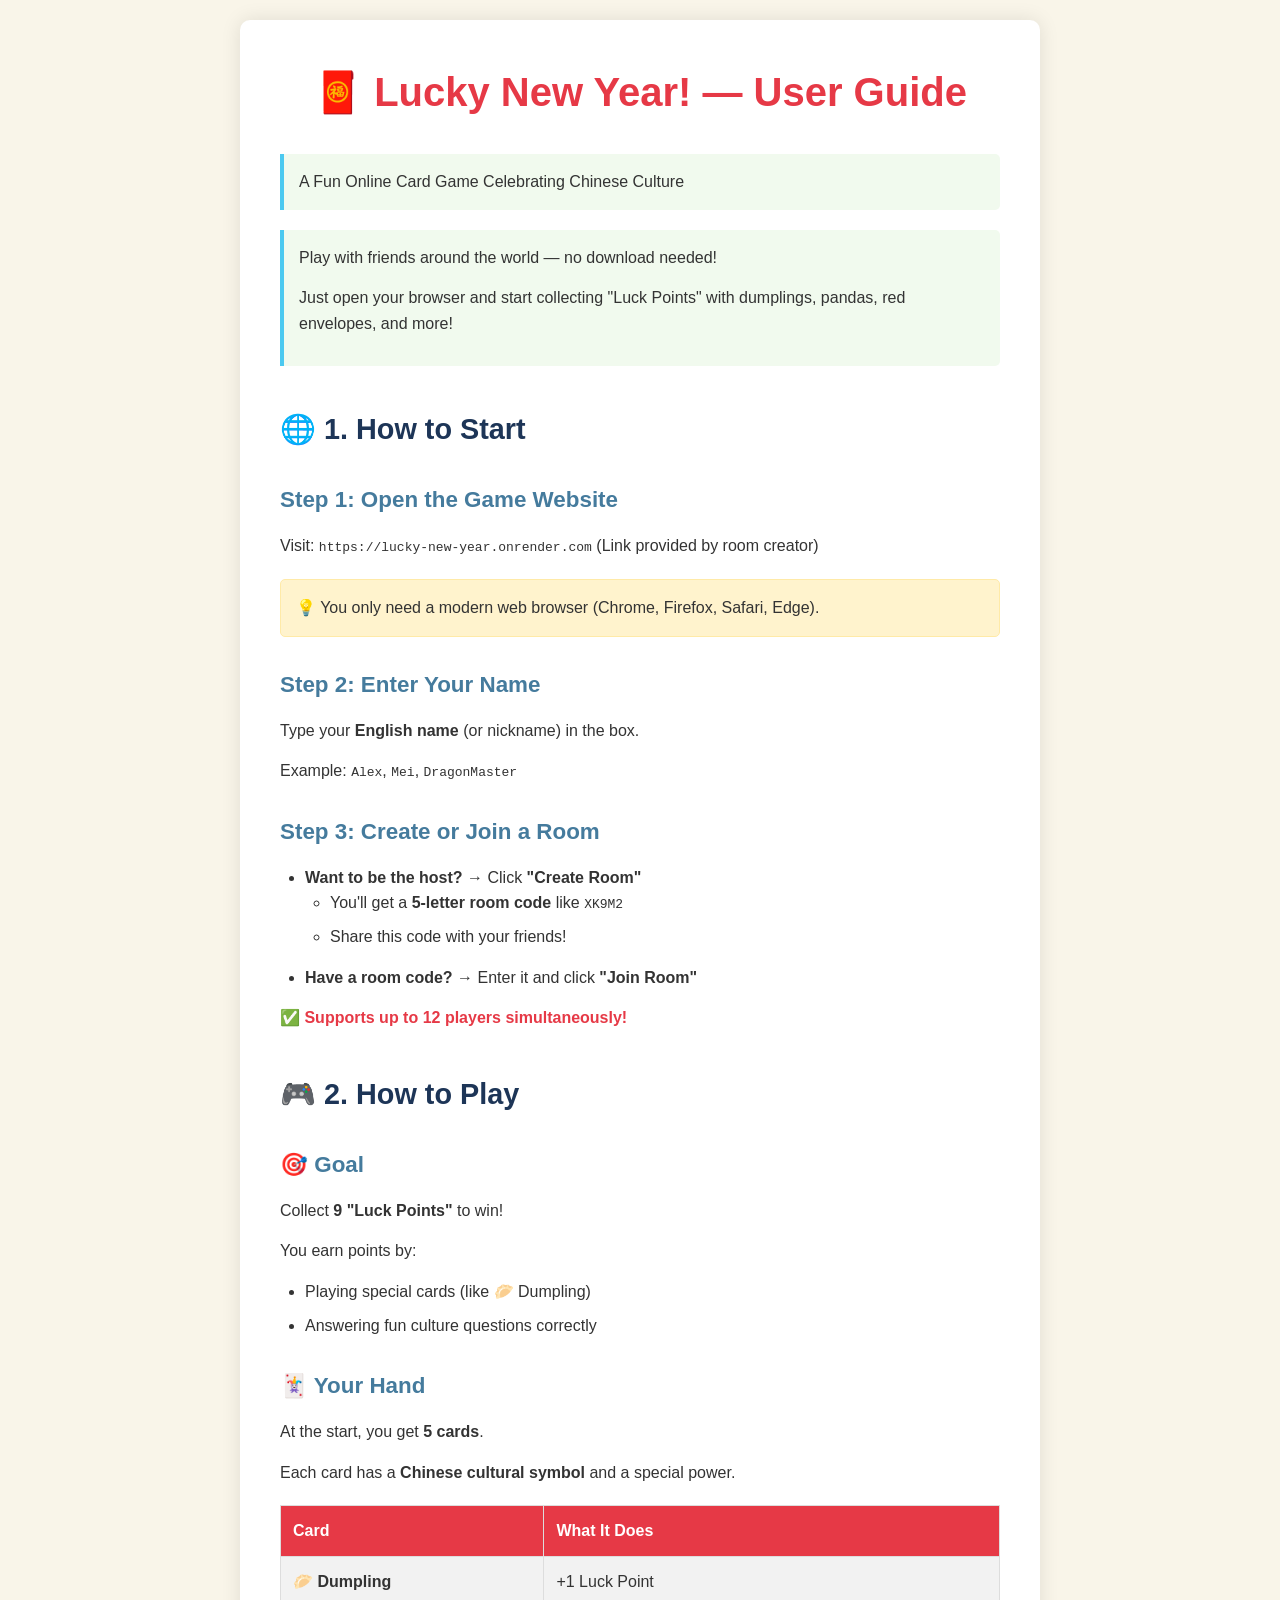
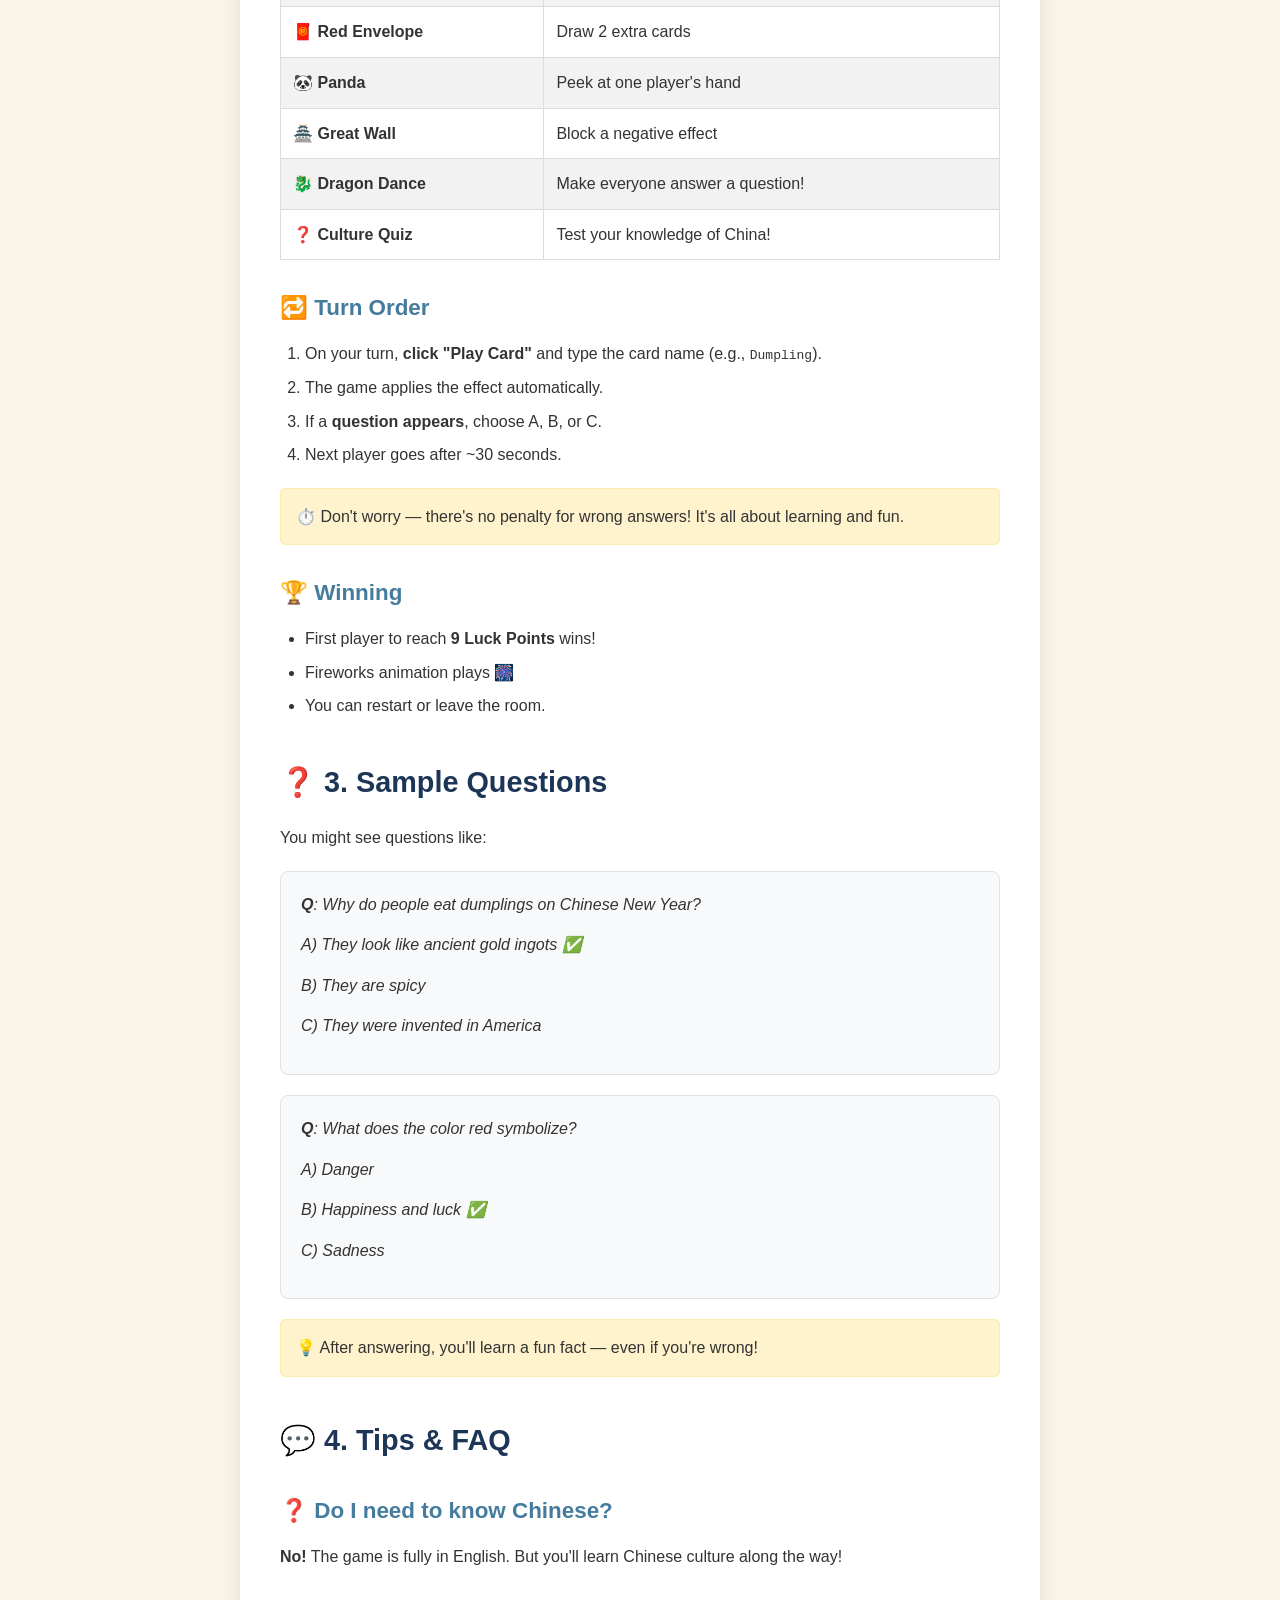
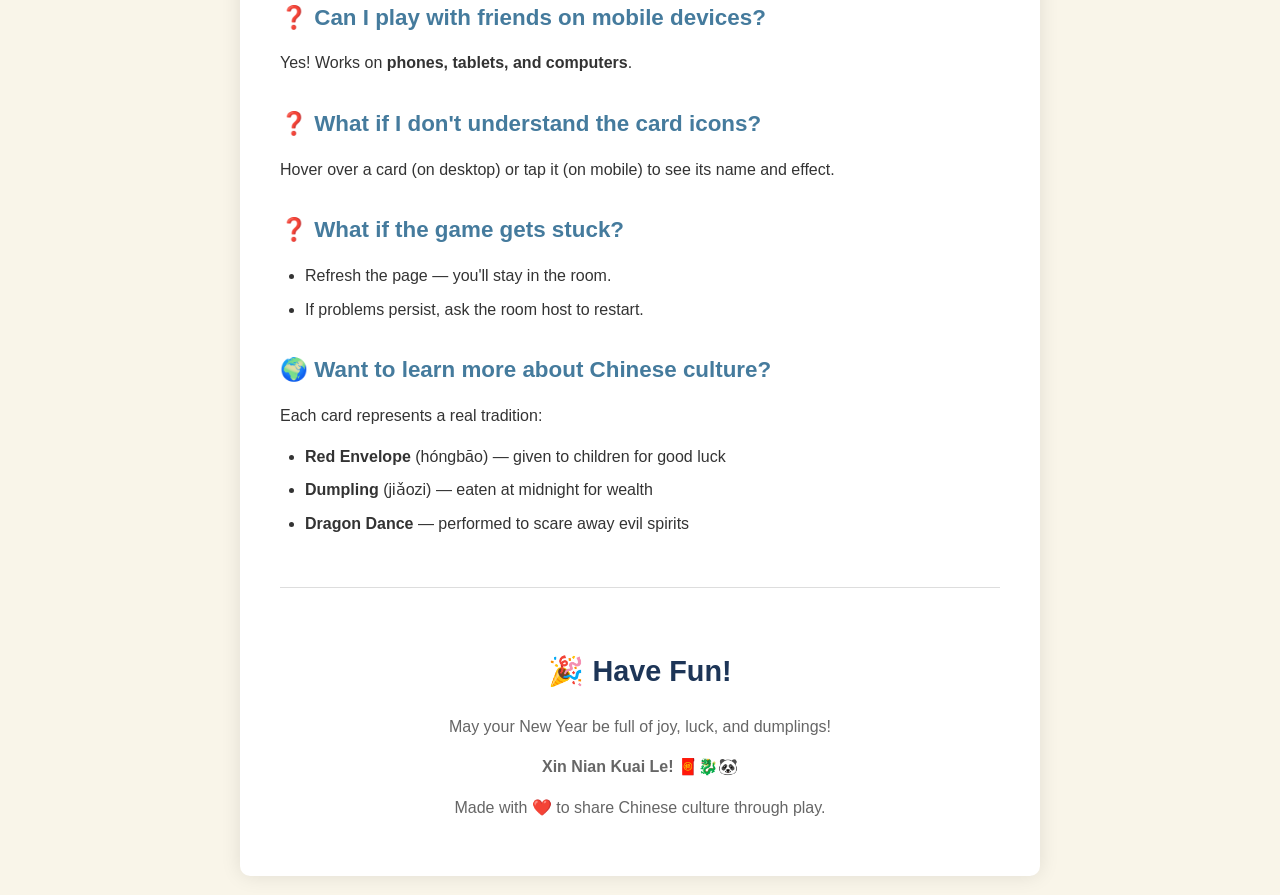
==== commit 0a885036: "fix USER_GUIDE display" ====
--- a/static/USER_GUIDE.html
+++ b/static/USER_GUIDE.html
@@ -166,7 +166,7 @@
         <h2>🌐 1. How to Start</h2>
         
         <h3>Step 1: Open the Game Website</h3>
-        <p>Visit: <code>http://your-game-url.com</code> (Link provided by room creator)</p>
+        <p>Visit: <code>https://lucky-new-year.onrender.com</code> (Link provided by room creator)</p>
         <p class="tip">💡 You only need a modern web browser (Chrome, Firefox, Safari, Edge).</p>
         
         <h3>Step 2: Enter Your Name</h3>
@@ -188,7 +188,7 @@
         <h2>🎮 2. How to Play</h2>
         
         <h3>🎯 Goal</h3>
-        <p>Collect <strong>15 "Luck Points"</strong> to win!</p>
+        <p>Collect <strong>9 "Luck Points"</strong> to win!</p>
         <p>You earn points by:</p>
         <ul>
             <li>Playing special cards (like 🥟 Dumpling)</li>
@@ -242,7 +242,7 @@
         
         <h3>🏆 Winning</h3>
         <ul>
-            <li>First player to reach <strong>15 Luck Points</strong> wins!</li>
+            <li>First player to reach <strong>9 Luck Points</strong> wins!</li>
             <li>Fireworks animation plays 🎆</li>
             <li>You can restart or leave the room.</li>
         </ul>
@@ -292,13 +292,6 @@
             <li><strong>Dragon Dance</strong> — performed to scare away evil spirits</li>
         </ul>
         
-        <h2>🛠️ 5. For Hosts or Developers</h2>
-        
-        <ul>
-            <li><strong>Hosting your own server?</strong> See the <a href="#">GitHub repo</a> for setup instructions.</li>
-            <li><strong>Want to add your own questions?</strong> Edit <code>data/questions.json</code>.</li>
-            <li><strong>Need custom cards?</strong> Use Tongyi Wanxiang to generate PNG art!</li>
-        </ul>
         
         <div class="footer">
             <h2>🎉 Have Fun!</h2>
